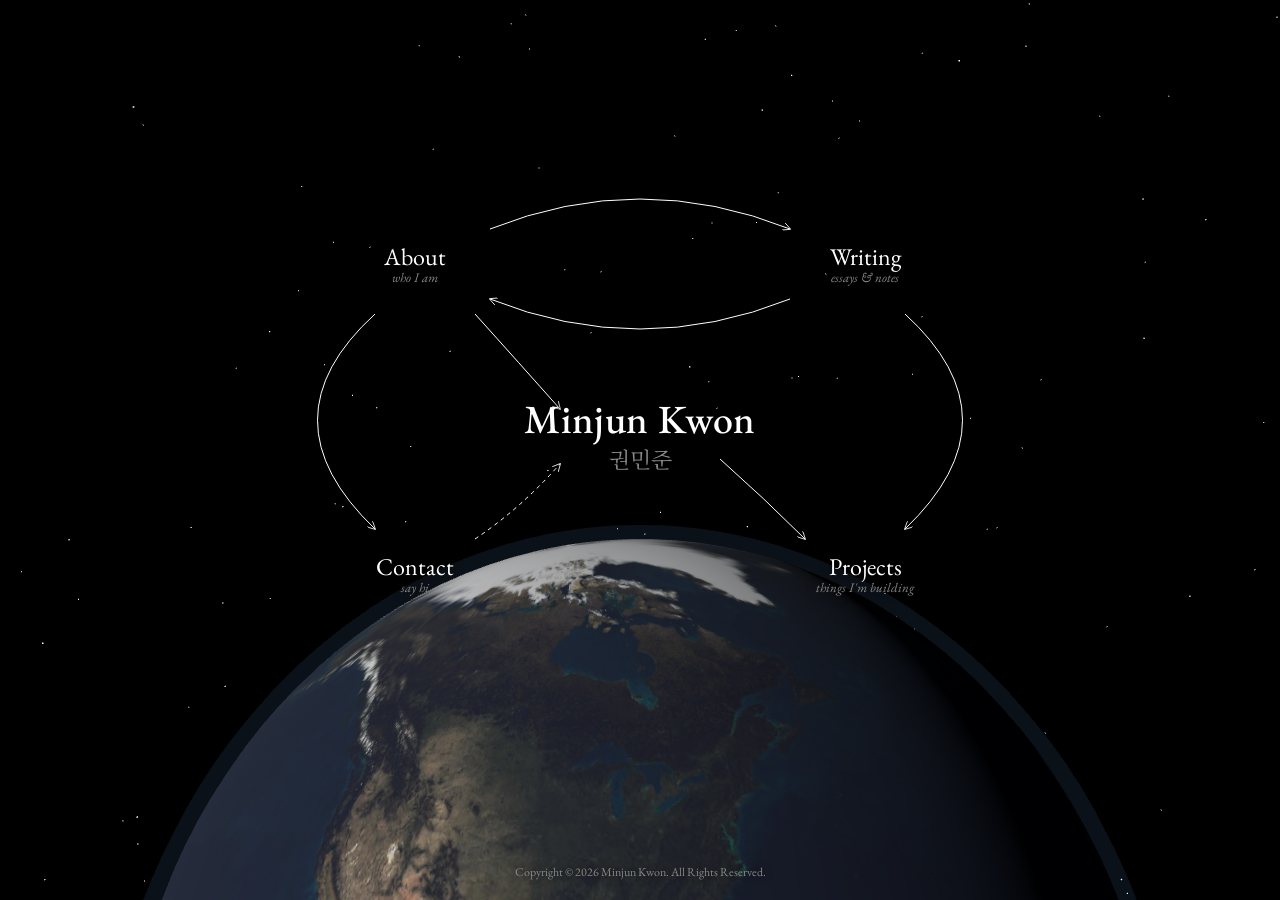
==== index.html @ c325cc9b "Add files via upload" ====
<!DOCTYPE html>
<html lang="en">
<head>
<meta charset="UTF-8">
<meta name="viewport" content="width=device-width, initial-scale=1.0">
<meta name="theme-color" content="#000000">
<title>Minjun Kwon | 권민준</title>
<link rel="preconnect" href="https://fonts.googleapis.com">
<link rel="preconnect" href="https://fonts.gstatic.com" crossorigin>
<link href="https://fonts.googleapis.com/css2?family=EB+Garamond:ital,wght@0,400;0,500;1,400&family=Noto+Serif+KR:wght@400;500&display=swap" rel="stylesheet">
<link rel="stylesheet" href="style.css">
</head>
<body class="home">

<!-- Rotating Earth renders here, behind everything. -->
<canvas id="earth-canvas" aria-hidden="true"></canvas>

<main class="hub" aria-label="Site navigation">
  <svg class="hub-svg" viewBox="0 0 900 640" xmlns="http://www.w3.org/2000/svg" aria-hidden="true">
    <defs>
      <marker id="a" viewBox="0 0 10 10" refX="9" refY="5" markerWidth="8" markerHeight="8" orient="auto-start-reverse">
        <path d="M0,0 L10,5 L0,10" fill="none" stroke="#fff" stroke-width="1"/>
      </marker>
    </defs>
    <g fill="none" stroke="#fff" stroke-width="1">
      <path d="M 300,115 Q 450,55 600,115" marker-end="url(#a)"/>
      <path d="M 600,185 Q 450,245 300,185" marker-end="url(#a)"/>
      <path d="M 285,200 Q 330,250 370,295" marker-end="url(#a)"/>
      <path d="M 530,345 Q 575,385 615,425" marker-end="url(#a)"/>
      <path d="M 285,425 Q 330,395 370,350" marker-end="url(#a)" stroke-dasharray="4 4"/>
      <path d="M 715,200 Q 830,305 715,415" marker-end="url(#a)"/>
      <path d="M 185,200 Q 70,305 185,415" marker-end="url(#a)"/>
    </g>
  </svg>

  <a class="node node-tl" href="about.html">
    <span class="node-label">About</span>
    <span class="node-sub">who I am</span>
  </a>
  <a class="node node-tr" href="writing.html">
    <span class="node-label">Writing</span>
    <span class="node-sub">essays &amp; notes</span>
  </a>
  <a class="node node-bl" href="contact.html">
    <span class="node-label">Contact</span>
    <span class="node-sub">say hi</span>
  </a>
  <a class="node node-br" href="projects.html">
    <span class="node-label">Projects</span>
    <span class="node-sub">things I'm building</span>
  </a>

  <div class="name" aria-label="Minjun Kwon, 권민준">
    <div class="name-en">Minjun Kwon</div>
    <div class="name-ko">권민준</div>
  </div>
</main>

<footer class="copyright">Copyright © 2026 Minjun Kwon. All Rights Reserved.</footer>

<script type="importmap">
{
  "imports": {
    "three": "./assets/three.module.min.js"
  }
}
</script>
<script type="module">
import * as THREE from 'three';

const canvas = document.getElementById('earth-canvas');
const reduceMotion = window.matchMedia('(prefers-reduced-motion: reduce)').matches;

const scene = new THREE.Scene();
const camera = new THREE.PerspectiveCamera(45, window.innerWidth / window.innerHeight, 0.1, 100);
camera.position.set(0, 0, 6);

const renderer = new THREE.WebGLRenderer({ canvas, antialias: true, alpha: true });
renderer.setPixelRatio(Math.min(window.devicePixelRatio, 2));
renderer.setSize(window.innerWidth, window.innerHeight);

const textureLoader = new THREE.TextureLoader();
const earthTexture = textureLoader.load('assets/earth.jpg');
earthTexture.colorSpace = THREE.SRGBColorSpace;

const earthGeometry = new THREE.SphereGeometry(2.6, 64, 64);
const earthMaterial = new THREE.MeshStandardMaterial({ map: earthTexture, roughness: 1, metalness: 0 });
const earth = new THREE.Mesh(earthGeometry, earthMaterial);
earth.position.set(0, -3.1, 0);
earth.rotation.z = 0.15;
scene.add(earth);

const glowGeometry = new THREE.SphereGeometry(2.68, 64, 64);
const glowMaterial = new THREE.MeshBasicMaterial({ color: 0x5b8fc9, transparent: true, opacity: 0.12, side: THREE.BackSide });
const glow = new THREE.Mesh(glowGeometry, glowMaterial);
glow.position.copy(earth.position);
scene.add(glow);

const sun = new THREE.DirectionalLight(0xffffff, 2.2);
sun.position.set(-4, 1.5, 3);
scene.add(sun);
scene.add(new THREE.AmbientLight(0x223344, 0.6));

const starGeometry = new THREE.BufferGeometry();
const starCount = 1400;
const starPositions = new Float32Array(starCount * 3);
for (let i = 0; i < starCount; i++) {
  const r = 40 + Math.random() * 30;
  const theta = Math.random() * Math.PI * 2;
  const phi = Math.acos(2 * Math.random() - 1);
  starPositions[i*3]   = r * Math.sin(phi) * Math.cos(theta);
  starPositions[i*3+1] = r * Math.sin(phi) * Math.sin(theta);
  starPositions[i*3+2] = r * Math.cos(phi);
}
starGeometry.setAttribute('position', new THREE.BufferAttribute(starPositions, 3));
const starMaterial = new THREE.PointsMaterial({ color: 0xffffff, size: 0.13, sizeAttenuation: true });
const stars = new THREE.Points(starGeometry, starMaterial);
scene.add(stars);

function onResize() {
  camera.aspect = window.innerWidth / window.innerHeight;
  camera.updateProjectionMatrix();
  renderer.setSize(window.innerWidth, window.innerHeight);
}
window.addEventListener('resize', onResize);

function animate() {
  requestAnimationFrame(animate);
  if (!reduceMotion) {
    earth.rotation.y += 0.0006;
    stars.rotation.y += 0.00008;
  }
  renderer.render(scene, camera);
}
animate();
</script>
</body>
</html>
---- style.css ----
:root {
  --bg: #000;
  --fg: #fff;
  --muted: #888;
  --font-display: "EB Garamond", "Noto Serif KR", Georgia, serif;
  --font-ko: "Noto Serif KR", "EB Garamond", serif;
}

* { box-sizing: border-box; margin: 0; padding: 0; }

html, body {
  background: var(--bg);
  color: var(--fg);
  font-family: var(--font-display);
  min-height: 100vh;
  -webkit-font-smoothing: antialiased;
}

body.home {
  background: #000;
}

#earth-canvas {
  position: fixed;
  inset: 0;
  width: 100vw;
  height: 100vh;
  z-index: 0;
  display: block;
}

/* Everything in the hub sits above the canvas. */
body.home .hub {
  position: relative;
  z-index: 1;
}
body.home .copyright {
  z-index: 1;
}

a { color: inherit; text-decoration: none; }
a:focus-visible { outline: 1px dashed var(--fg); outline-offset: 4px; }

/* ───── Home: arrow hub ───── */

body.home {
  display: flex;
  flex-direction: column;
  justify-content: center;
  align-items: center;
  min-height: 100vh;
  padding: 2rem 1rem 4rem;
}

.hub {
  position: relative;
  width: min(900px, 100%);
  aspect-ratio: 900 / 640;
}

.hub-svg {
  position: absolute;
  inset: 0;
  width: 100%;
  height: 100%;
}

.node {
  position: absolute;
  transform: translate(-50%, -50%);
  text-align: center;
  white-space: nowrap;
  display: flex;
  flex-direction: column;
  align-items: center;
  gap: 2px;
  text-shadow: 0 0 12px rgba(0,0,0,0.8);
}

.node-label {
  font-size: clamp(18px, 2.4vw, 24px);
  line-height: 1;
}

.node-sub {
  font-size: clamp(11px, 1.2vw, 13px);
  color: var(--muted);
  font-style: italic;
  line-height: 1;
}

/* Coordinates mirror the SVG anchor points (out of 900 × 640). */
.node-tl { left: 25%;  top: 23.4%; }   /* 225,150 */
.node-tr { left: 75%;  top: 23.4%; }   /* 675,150 */
.node-bl { left: 25%;  top: 71.9%; }   /* 225,460 */
.node-br { left: 75%;  top: 71.9%; }   /* 675,460 */

/* Shake on hover — short, tilt-only, looping while hovered.
   Wrapped in @media (hover: hover) so mobile taps don't trigger it. */
@media (hover: hover) {
  .node:hover {
    animation: tilt-shake 0.18s linear infinite;
  }
}

@keyframes tilt-shake {
  0%   { transform: translate(-50%, -50%) rotate(0deg); }
  25%  { transform: translate(-50%, -50%) rotate(2deg); }
  50%  { transform: translate(-50%, -50%) rotate(0deg); }
  75%  { transform: translate(-50%, -50%) rotate(-2deg); }
  100% { transform: translate(-50%, -50%) rotate(0deg); }
}

@media (prefers-reduced-motion: reduce) {
  .node:hover { animation: none; }
}

.name {
  position: absolute;
  left: 50%;
  top: 50%;
  transform: translate(-50%, -50%);
  text-align: center;
  line-height: 1.15;
  text-shadow: 0 0 16px rgba(0,0,0,0.85);
}

.name-en {
  font-size: clamp(28px, 4.8vw, 40px);
  font-weight: 500;
  letter-spacing: 0.01em;
}

.name-ko {
  font-family: var(--font-ko);
  font-size: clamp(18px, 2.6vw, 22px);
  font-weight: 400;
  color: var(--muted);
  margin-top: 4px;
}

.copyright {
  position: fixed;
  bottom: 1.25rem;
  left: 0;
  right: 0;
  text-align: center;
  font-size: 12px;
  color: var(--muted);
  text-shadow: 0 0 10px rgba(0,0,0,0.8);
}

/* ───── Subpages ───── */

body.page {
  max-width: 680px;
  margin: 0 auto;
  padding: 3.5rem 1.5rem 6rem;
  line-height: 1.7;
  background-image:
    linear-gradient(rgba(0,0,0,0.55), rgba(0,0,0,0.7)),
    url("assets/space.jpg");
  background-size: cover;
  background-position: center top;
  background-attachment: fixed;
  background-repeat: no-repeat;
  min-height: 100vh;
}

/* Header: name points down to the page name (Asher-style). */
.page-header {
  text-align: center;
  margin-bottom: 3.5rem;
}

.page-header .home-link {
  font-size: clamp(22px, 3.4vw, 30px);
  font-weight: 500;
  text-shadow: 0 0 16px rgba(0,0,0,0.9);
}

.page-header .home-link .ko {
  font-family: var(--font-ko);
  font-size: 0.6em;
  color: var(--muted);
  margin-left: 0.4em;
}

.page-header .down-arrow {
  display: block;
  margin: 1.4rem auto;
  width: 1px;
  height: 70px;
  position: relative;
  background: rgba(255,255,255,0.7);
}
.page-header .down-arrow::after {
  content: "";
  position: absolute;
  bottom: 0;
  left: 50%;
  transform: translateX(-50%);
  width: 9px;
  height: 9px;
  border-right: 1px solid rgba(255,255,255,0.7);
  border-bottom: 1px solid rgba(255,255,255,0.7);
  transform: translateX(-50%) rotate(45deg);
}

.page-header .page-title {
  font-size: clamp(26px, 4vw, 34px);
  font-weight: 500;
  text-shadow: 0 0 16px rgba(0,0,0,0.9);
}

.back {
  display: inline-block;
  font-size: 14px;
  color: var(--muted);
  margin-bottom: 3rem;
  letter-spacing: 0.02em;
}
.back:hover { color: var(--fg); }

.page h1 {
  font-size: clamp(28px, 4vw, 36px);
  font-weight: 500;
  margin-bottom: 2rem;
}

.section {
  margin-bottom: 2.5rem;
}
.section h2 {
  font-size: 22px;
  font-weight: 400;
  padding-bottom: 0.6rem;
  border-bottom: 1px solid rgba(255,255,255,0.25);
  margin-bottom: 1.2rem;
}

.page p {
  font-size: 17px;
  margin-bottom: 1.25rem;
  color: #e8e8e8;
  text-shadow: 0 0 10px rgba(0,0,0,0.7);
}

.page p.muted {
  color: var(--muted);
  font-style: italic;
}

.page a.inline-link {
  color: #fff;
  border-bottom: 1px solid rgba(255,255,255,0.4);
}
.page a.inline-link:hover { border-bottom-color: #fff; }

/* Mobile: shrink the hub gracefully but keep the geometry */
@media (max-width: 520px) {
  .node-label { font-size: 15px; }
  .node-sub { font-size: 10px; }
  .name-en { font-size: 24px; }
  .name-ko { font-size: 15px; }
  .copyright { font-size: 11px; }
}
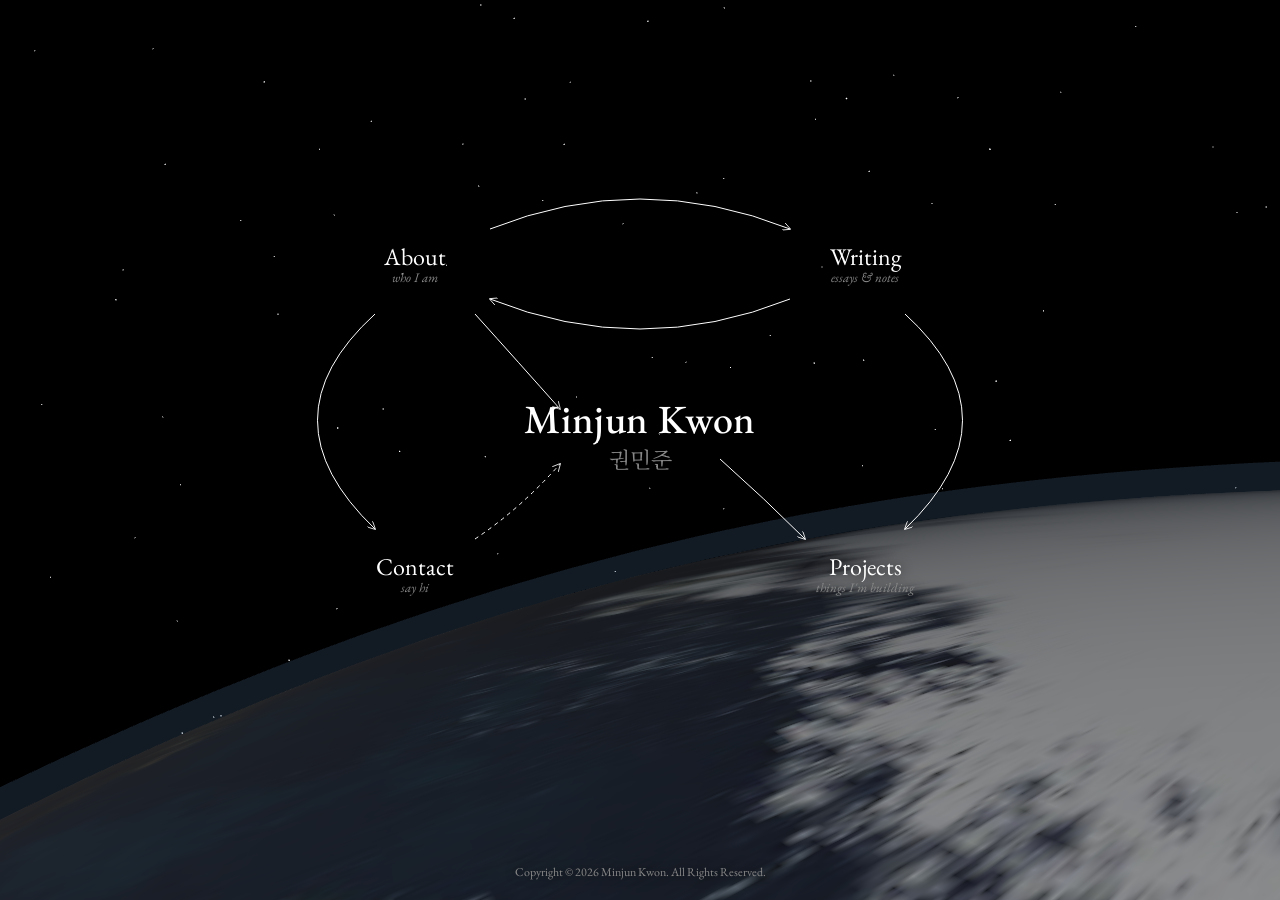
==== commit cc69d747: "Add files via upload" ====
--- a/index.html
+++ b/index.html
@@ -74,6 +74,7 @@
 const scene = new THREE.Scene();
 const camera = new THREE.PerspectiveCamera(45, window.innerWidth / window.innerHeight, 0.1, 100);
 camera.position.set(0, 0, 6);
+camera.rotation.z = -0.14; // slight roll → limb runs diagonally (STS-26 feel)
 
 const renderer = new THREE.WebGLRenderer({ canvas, antialias: true, alpha: true });
 renderer.setPixelRatio(Math.min(window.devicePixelRatio, 2));
@@ -83,23 +84,33 @@
 const earthTexture = textureLoader.load('assets/earth.jpg');
 earthTexture.colorSpace = THREE.SRGBColorSpace;
 
-const earthGeometry = new THREE.SphereGeometry(2.6, 64, 64);
+// STS-26 look = camera pressed close to a BIG sphere, so the limb reads as a
+// shallow, near-straight diagonal rather than a full dome. We use a large
+// radius and place the camera just outside the surface, looking along it.
+const EARTH_R = 20;
+const earthGeometry = new THREE.SphereGeometry(EARTH_R, 160, 160);
 const earthMaterial = new THREE.MeshStandardMaterial({ map: earthTexture, roughness: 1, metalness: 0 });
 const earth = new THREE.Mesh(earthGeometry, earthMaterial);
-earth.position.set(0, -3.1, 0);
-earth.rotation.z = 0.15;
+// Center far below-screen; only the upper sliver of the limb enters the frame
+// along the bottom. Camera (at origin, z=6) sits ~6 units above this surface.
+earth.position.set(2, -(EARTH_R + 0.7), 0);
+earth.rotation.z = 0.12;
+earth.rotation.y = 2.4;
 scene.add(earth);
 
-const glowGeometry = new THREE.SphereGeometry(2.68, 64, 64);
-const glowMaterial = new THREE.MeshBasicMaterial({ color: 0x5b8fc9, transparent: true, opacity: 0.12, side: THREE.BackSide });
+// Thin atmospheric rim, slightly larger back-side shell.
+const glowGeometry = new THREE.SphereGeometry(EARTH_R + 0.18, 160, 160);
+const glowMaterial = new THREE.MeshBasicMaterial({ color: 0x6ea0d8, transparent: true, opacity: 0.16, side: THREE.BackSide });
 const glow = new THREE.Mesh(glowGeometry, glowMaterial);
 glow.position.copy(earth.position);
 scene.add(glow);
 
-const sun = new THREE.DirectionalLight(0xffffff, 2.2);
-sun.position.set(-4, 1.5, 3);
+// Sun to the left-and-front so the visible lower-left limb is daylit Earth
+// (oceans, cloud, continents), with the terminator falling away to the right.
+const sun = new THREE.DirectionalLight(0xffffff, 2.8);
+sun.position.set(-2, 0.5, 6);
 scene.add(sun);
-scene.add(new THREE.AmbientLight(0x223344, 0.6));
+scene.add(new THREE.AmbientLight(0x2a3a4a, 0.85));
 
 const starGeometry = new THREE.BufferGeometry();
 const starCount = 1400;
--- a/style.css
+++ b/style.css
@@ -157,14 +157,23 @@
   margin: 0 auto;
   padding: 3.5rem 1.5rem 6rem;
   line-height: 1.7;
+  min-height: 100vh;
+  position: relative;
+  z-index: 0;
+}
+
+/* Full-viewport background photo, fixed behind the text column. */
+body.page::before {
+  content: "";
+  position: fixed;
+  inset: 0;
+  z-index: -1;
   background-image:
     linear-gradient(rgba(0,0,0,0.55), rgba(0,0,0,0.7)),
     url("assets/space.jpg");
   background-size: cover;
-  background-position: center top;
-  background-attachment: fixed;
+  background-position: center center;
   background-repeat: no-repeat;
-  min-height: 100vh;
 }
 
 /* Header: name points down to the page name (Asher-style). */
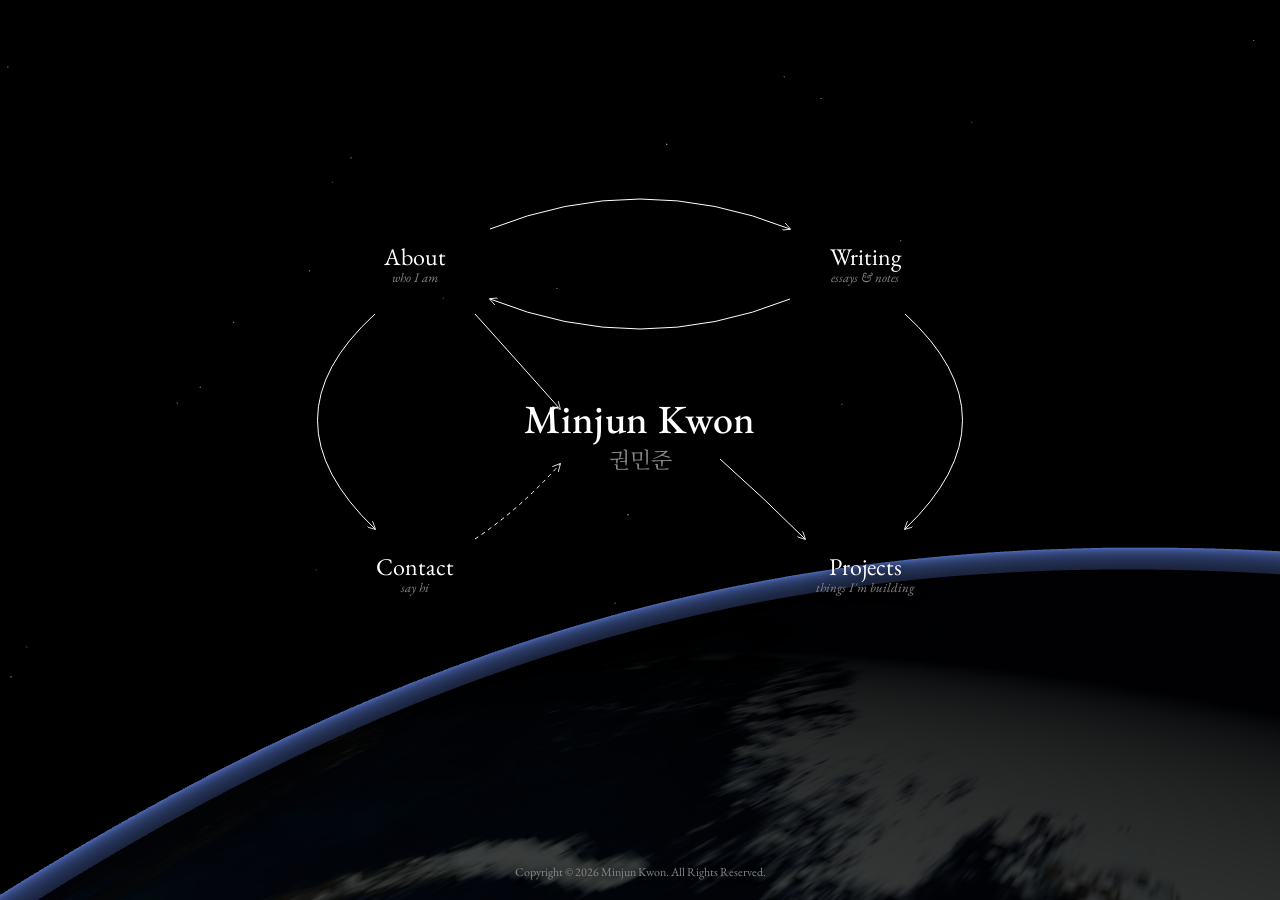
==== commit 93e93820: "Add files via upload" ====
--- a/index.html
+++ b/index.html
@@ -72,8 +72,8 @@
 const reduceMotion = window.matchMedia('(prefers-reduced-motion: reduce)').matches;
 
 const scene = new THREE.Scene();
-const camera = new THREE.PerspectiveCamera(45, window.innerWidth / window.innerHeight, 0.1, 100);
-camera.position.set(0, 0, 6);
+const camera = new THREE.PerspectiveCamera(45, window.innerWidth / window.innerHeight, 0.1, 200);
+camera.position.set(0, 0, 9);
 camera.rotation.z = -0.14; // slight roll → limb runs diagonally (STS-26 feel)
 
 const renderer = new THREE.WebGLRenderer({ canvas, antialias: true, alpha: true });
@@ -83,48 +83,98 @@
 const textureLoader = new THREE.TextureLoader();
 const earthTexture = textureLoader.load('assets/earth.jpg');
 earthTexture.colorSpace = THREE.SRGBColorSpace;
+earthTexture.anisotropy = renderer.capabilities.getMaxAnisotropy();
+const bumpTexture = textureLoader.load('assets/earth_bump.jpg');
+const specTexture = textureLoader.load('assets/earth_spec.jpg');
+specTexture.anisotropy = renderer.capabilities.getMaxAnisotropy();
 
-// STS-26 look = camera pressed close to a BIG sphere, so the limb reads as a
-// shallow, near-straight diagonal rather than a full dome. We use a large
-// radius and place the camera just outside the surface, looking along it.
+// STS-26 look = camera close to a BIG sphere so the limb reads as a shallow,
+// near-straight diagonal. The MOOD comes from terminator lighting: most of the
+// visible disk in shadow, a bright crescent only along the edge.
 const EARTH_R = 20;
-const earthGeometry = new THREE.SphereGeometry(EARTH_R, 160, 160);
-const earthMaterial = new THREE.MeshStandardMaterial({ map: earthTexture, roughness: 1, metalness: 0 });
+const earthGeometry = new THREE.SphereGeometry(EARTH_R, 200, 200);
+const earthMaterial = new THREE.MeshStandardMaterial({
+  map: earthTexture,
+  bumpMap: bumpTexture,
+  bumpScale: 0.6,
+  roughnessMap: specTexture,
+  roughness: 0.92,
+  metalness: 0,
+  color: 0x8896a0   // slight desaturate/darken of the bright Blue Marble
+});
 const earth = new THREE.Mesh(earthGeometry, earthMaterial);
-// Center far below-screen; only the upper sliver of the limb enters the frame
-// along the bottom. Camera (at origin, z=6) sits ~6 units above this surface.
-earth.position.set(2, -(EARTH_R + 0.7), 0);
+earth.position.set(2, -(EARTH_R + 1.6), 0);
 earth.rotation.z = 0.12;
 earth.rotation.y = 2.4;
 scene.add(earth);
 
-// Thin atmospheric rim, slightly larger back-side shell.
-const glowGeometry = new THREE.SphereGeometry(EARTH_R + 0.18, 160, 160);
-const glowMaterial = new THREE.MeshBasicMaterial({ color: 0x6ea0d8, transparent: true, opacity: 0.16, side: THREE.BackSide });
-const glow = new THREE.Mesh(glowGeometry, glowMaterial);
-glow.position.copy(earth.position);
-scene.add(glow);
+// ── Atmosphere: a Fresnel rim glow on a slightly larger back-side sphere.
+// This thin bright band hugging the limb is the STS-26 signature, and being
+// shader-driven it stays razor-sharp at any zoom (unlike the texture).
+const atmGeometry = new THREE.SphereGeometry(EARTH_R + 0.22, 200, 200);
+const atmMaterial = new THREE.ShaderMaterial({
+  side: THREE.BackSide,
+  transparent: true,
+  blending: THREE.AdditiveBlending,
+  uniforms: { glowColor: { value: new THREE.Color(0xaec8ff) } },
+  vertexShader: `
+    varying vec3 vNormal;
+    varying vec3 vView;
+    void main() {
+      vNormal = normalize(normalMatrix * normal);
+      vec4 mv = modelViewMatrix * vec4(position, 1.0);
+      vView = normalize(-mv.xyz);
+      gl_Position = projectionMatrix * mv;
+    }`,
+  fragmentShader: `
+    uniform vec3 glowColor;
+    varying vec3 vNormal;
+    varying vec3 vView;
+    void main() {
+      // Tight rim: high exponent → glow concentrated in a thin line at the limb.
+      float d = 1.0 - abs(dot(vNormal, vView));
+      float rim = pow(d, 8.0);
+      gl_FragColor = vec4(glowColor, rim * 0.85);
+    }`
+});
+const atmosphere = new THREE.Mesh(atmGeometry, atmMaterial);
+atmosphere.position.copy(earth.position);
+scene.add(atmosphere);
 
-// Sun to the left-and-front so the visible lower-left limb is daylit Earth
-// (oceans, cloud, continents), with the terminator falling away to the right.
-const sun = new THREE.DirectionalLight(0xffffff, 2.8);
-sun.position.set(-2, 0.5, 6);
+// ── Lighting: low grazing sun → terminator across the visible limb, with a
+// bright crescent hugging the edge (the STS-26 glowing band).
+const sun = new THREE.DirectionalLight(0xfff1e0, 3.6);
+sun.position.set(-5, -0.5, 5);   // grazing, slightly toward camera
 scene.add(sun);
-scene.add(new THREE.AmbientLight(0x2a3a4a, 0.85));
+scene.add(new THREE.AmbientLight(0x0e1a26, 0.45));  // deep shadow fill
 
+// ── Stars: sparse and subtle. Far fewer, smaller, dimmer, with per-star
+// brightness variation so they read as a faint scatter, not a uniform grid.
 const starGeometry = new THREE.BufferGeometry();
-const starCount = 1400;
+const starCount = 380;
 const starPositions = new Float32Array(starCount * 3);
+const starColors = new Float32Array(starCount * 3);
 for (let i = 0; i < starCount; i++) {
-  const r = 40 + Math.random() * 30;
+  const r = 60 + Math.random() * 40;
   const theta = Math.random() * Math.PI * 2;
   const phi = Math.acos(2 * Math.random() - 1);
   starPositions[i*3]   = r * Math.sin(phi) * Math.cos(theta);
   starPositions[i*3+1] = r * Math.sin(phi) * Math.sin(theta);
   starPositions[i*3+2] = r * Math.cos(phi);
+  // Most stars dim, a few slightly brighter — gentle falloff.
+  const b = 0.18 + Math.pow(Math.random(), 3) * 0.6;
+  starColors[i*3] = b; starColors[i*3+1] = b; starColors[i*3+2] = b;
 }
 starGeometry.setAttribute('position', new THREE.BufferAttribute(starPositions, 3));
-const starMaterial = new THREE.PointsMaterial({ color: 0xffffff, size: 0.13, sizeAttenuation: true });
+starGeometry.setAttribute('color', new THREE.BufferAttribute(starColors, 3));
+const starMaterial = new THREE.PointsMaterial({
+  size: 0.18,
+  sizeAttenuation: true,
+  vertexColors: true,
+  transparent: true,
+  opacity: 0.85,
+  depthWrite: false
+});
 const stars = new THREE.Points(starGeometry, starMaterial);
 scene.add(stars);
 
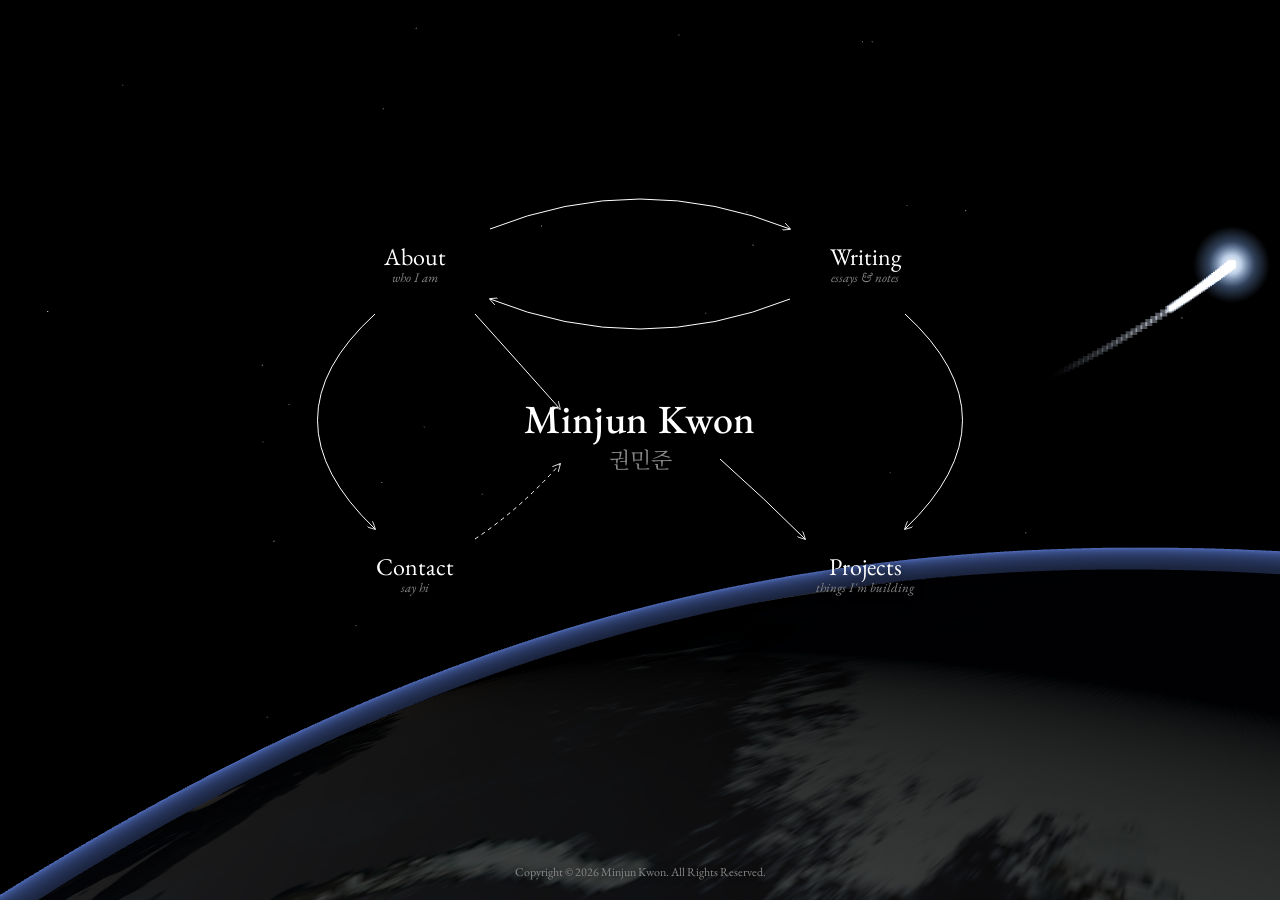
==== commit e2ade126: "Update index.html" ====
--- a/index.html
+++ b/index.html
@@ -178,6 +178,99 @@
 const stars = new THREE.Points(starGeometry, starMaterial);
 scene.add(stars);
 
+// ── Satellite: a glowing point on a tilted orbit, with a fading trail tracing
+// its recent path. The orbit is centred lower (toward the planet) and sized so
+// the visible top of the arc sweeps through the open black space behind the
+// diagram, while the bottom dips behind the Earth limb each pass.
+const orbitCenter = new THREE.Vector3(-0.4, 0.6, -1);  // projects near screen upper-middle
+const ORBIT_RX = 5.4;    // horizontal radius (screen width of the arc)
+const ORBIT_RY = 4.0;    // vertical radius
+const ORBIT_RZ = 9.0;    // depth radius → carries it behind the globe on the far side
+
+// Orbit plane tilted so it reads as an inclined ellipse, not a flat ring.
+const cosT = Math.cos(0.38), sinT = Math.sin(0.38);
+
+function orbitPoint(angle, out) {
+  // Base ellipse in X (screen) and Z (depth), lifted in Y by the tilt.
+  const x = Math.cos(angle) * ORBIT_RX;
+  const z = Math.sin(angle) * ORBIT_RZ;
+  const y = Math.sin(angle) * ORBIT_RY * sinT;
+  out.set(
+    orbitCenter.x + x,
+    orbitCenter.y + y,
+    orbitCenter.z + z * cosT
+  );
+  return out;
+}
+
+// Glowing satellite sprite (soft radial dot drawn to a canvas texture).
+function makeGlowTexture() {
+  const s = 64;
+  const c = document.createElement('canvas');
+  c.width = c.height = s;
+  const ctx = c.getContext('2d');
+  const g = ctx.createRadialGradient(s/2, s/2, 0, s/2, s/2, s/2);
+  g.addColorStop(0,   'rgba(255,255,255,1)');
+  g.addColorStop(0.25,'rgba(210,230,255,0.9)');
+  g.addColorStop(0.6, 'rgba(140,185,255,0.35)');
+  g.addColorStop(1,   'rgba(140,185,255,0)');
+  ctx.fillStyle = g;
+  ctx.fillRect(0, 0, s, s);
+  const tex = new THREE.CanvasTexture(c);
+  tex.colorSpace = THREE.SRGBColorSpace;
+  return tex;
+}
+const glowTex = makeGlowTexture();
+
+const satMaterial = new THREE.SpriteMaterial({
+  map: glowTex,
+  transparent: true,
+  blending: THREE.AdditiveBlending,
+  depthWrite: false,
+  depthTest: true
+});
+const satellite = new THREE.Sprite(satMaterial);
+satellite.scale.set(0.62, 0.62, 0.62);
+scene.add(satellite);
+
+// Trail: a fixed-length strip of points behind the satellite, fading out.
+const TRAIL_LEN = 60;
+const trailGeometry = new THREE.BufferGeometry();
+const trailPositions = new Float32Array(TRAIL_LEN * 3);
+const trailColors = new Float32Array(TRAIL_LEN * 3);
+trailGeometry.setAttribute('position', new THREE.BufferAttribute(trailPositions, 3));
+trailGeometry.setAttribute('color', new THREE.BufferAttribute(trailColors, 3));
+const trailMaterial = new THREE.PointsMaterial({
+  size: 0.16,
+  sizeAttenuation: true,
+  vertexColors: true,
+  transparent: true,
+  opacity: 0.9,
+  blending: THREE.AdditiveBlending,
+  depthWrite: false
+});
+const trail = new THREE.Points(trailGeometry, trailMaterial);
+scene.add(trail);
+
+// Pre-fill the trail along the orbit behind the start angle so it looks
+// established on first paint.
+let satAngle = 0;
+const ORBIT_SPEED = 0.0042;               // radians/frame (~25s per orbit @60fps)
+const TRAIL_STEP = 0.012;                 // angular spacing between trail points
+const _p = new THREE.Vector3();
+function initTrail() {
+  for (let i = 0; i < TRAIL_LEN; i++) {
+    orbitPoint(satAngle - i * TRAIL_STEP, _p);
+    trailPositions[i*3] = _p.x; trailPositions[i*3+1] = _p.y; trailPositions[i*3+2] = _p.z;
+    const t = 1 - i / TRAIL_LEN;           // brightness fades toward tail
+    const b = t * t;
+    trailColors[i*3] = b * 0.78; trailColors[i*3+1] = b * 0.86; trailColors[i*3+2] = b;
+  }
+  trailGeometry.attributes.position.needsUpdate = true;
+  trailGeometry.attributes.color.needsUpdate = true;
+}
+initTrail();
+
 function onResize() {
   camera.aspect = window.innerWidth / window.innerHeight;
   camera.updateProjectionMatrix();
@@ -190,6 +283,20 @@
   if (!reduceMotion) {
     earth.rotation.y += 0.0006;
     stars.rotation.y += 0.00008;
+
+    // Advance satellite along its orbit.
+    satAngle += ORBIT_SPEED;
+    orbitPoint(satAngle, _p);
+    satellite.position.copy(_p);
+
+    // Shift trail points back by one and write the new head position.
+    for (let i = TRAIL_LEN - 1; i > 0; i--) {
+      trailPositions[i*3]   = trailPositions[(i-1)*3];
+      trailPositions[i*3+1] = trailPositions[(i-1)*3+1];
+      trailPositions[i*3+2] = trailPositions[(i-1)*3+2];
+    }
+    trailPositions[0] = _p.x; trailPositions[1] = _p.y; trailPositions[2] = _p.z;
+    trailGeometry.attributes.position.needsUpdate = true;
   }
   renderer.render(scene, camera);
 }
--- a/style.css
+++ b/style.css
@@ -80,6 +80,8 @@
 .node-label {
   font-size: clamp(18px, 2.4vw, 24px);
   line-height: 1;
+  transition: letter-spacing 0.8s cubic-bezier(.22,.61,.36,1),
+              text-shadow 0.6s ease;
 }
 
 .node-sub {
@@ -87,6 +89,7 @@
   color: var(--muted);
   font-style: italic;
   line-height: 1;
+  transition: color 0.6s ease, letter-spacing 0.8s cubic-bezier(.22,.61,.36,1);
 }
 
 /* Coordinates mirror the SVG anchor points (out of 900 × 640). */
@@ -95,24 +98,24 @@
 .node-bl { left: 25%;  top: 71.9%; }   /* 225,460 */
 .node-br { left: 75%;  top: 71.9%; }   /* 675,460 */
 
-/* Shake on hover — short, tilt-only, looping while hovered.
-   Wrapped in @media (hover: hover) so mobile taps don't trigger it. */
+/* Hover: signal bloom (luminous halo) + a gentle letter-spacing expansion,
+   like the label coming into focus. Guarded for hover-capable devices, and
+   disabled under reduced-motion. */
 @media (hover: hover) {
-  .node:hover {
-    animation: tilt-shake 0.18s linear infinite;
-  }
-}
-
-@keyframes tilt-shake {
-  0%   { transform: translate(-50%, -50%) rotate(0deg); }
-  25%  { transform: translate(-50%, -50%) rotate(2deg); }
-  50%  { transform: translate(-50%, -50%) rotate(0deg); }
-  75%  { transform: translate(-50%, -50%) rotate(-2deg); }
-  100% { transform: translate(-50%, -50%) rotate(0deg); }
+  .node:hover .node-label {
+    letter-spacing: 0.18em;
+    text-shadow: 0 0 18px rgba(150,190,255,0.85), 0 0 4px rgba(255,255,255,0.6);
+  }
+  .node:hover .node-sub {
+    letter-spacing: 0.06em;
+    color: rgba(174,200,255,0.7);
+  }
 }
 
 @media (prefers-reduced-motion: reduce) {
-  .node:hover { animation: none; }
+  .node-label, .node-sub { transition: none; }
+  .node:hover .node-label { letter-spacing: normal; }
+  .node:hover .node-sub { letter-spacing: normal; }
 }
 
 .name {
@@ -169,10 +172,10 @@
   inset: 0;
   z-index: -1;
   background-image:
-    linear-gradient(rgba(0,0,0,0.55), rgba(0,0,0,0.7)),
+    linear-gradient(rgba(0,0,0,0.35), rgba(0,0,0,0.5)),
     url("assets/space.jpg");
   background-size: cover;
-  background-position: center center;
+  background-position: center bottom;
   background-repeat: no-repeat;
 }
 
@@ -186,6 +189,22 @@
   font-size: clamp(22px, 3.4vw, 30px);
   font-weight: 500;
   text-shadow: 0 0 16px rgba(0,0,0,0.9);
+  transition: letter-spacing 0.8s cubic-bezier(.22,.61,.36,1),
+              text-shadow 0.6s ease;
+}
+
+@media (hover: hover) {
+  .page-header .home-link:hover {
+    letter-spacing: 0.12em;
+    text-shadow: 0 0 16px rgba(0,0,0,0.9),
+                 0 0 18px rgba(150,190,255,0.85),
+                 0 0 4px rgba(255,255,255,0.6);
+  }
+}
+
+@media (prefers-reduced-motion: reduce) {
+  .page-header .home-link { transition: none; }
+  .page-header .home-link:hover { letter-spacing: normal; }
 }
 
 .page-header .home-link .ko {
@@ -266,6 +285,76 @@
 }
 .page a.inline-link:hover { border-bottom-color: #fff; }
 
+/* ── Writing: platform links (Medium, Brunch) ── */
+.platform-links {
+  display: flex;
+  flex-direction: column;
+  gap: 1rem;
+  max-width: 420px;
+  margin: 0 auto;
+}
+
+.platform-link {
+  display: flex;
+  align-items: center;
+  gap: 16px;
+  padding: 1.1rem 1.4rem;
+  border: 0.5px solid rgba(255,255,255,0.18);
+  border-radius: 10px;
+  background: rgba(8,10,16,0.62);
+  backdrop-filter: blur(2px);
+  -webkit-backdrop-filter: blur(2px);
+  color: #fff;
+  transition: border-color 0.5s ease, background 0.5s ease,
+              letter-spacing 0.8s cubic-bezier(.22,.61,.36,1),
+              box-shadow 0.6s ease;
+}
+
+.platform-logo {
+  display: inline-flex;
+  align-items: center;
+  justify-content: center;
+  width: 26px;
+  flex-shrink: 0;
+  color: #fff;
+}
+
+/* Brunch's official quill mark (white, transparent). */
+.platform-logo-brunch img {
+  display: block;
+  height: 26px;
+  width: auto;
+  opacity: 0.92;
+}
+
+.platform-name {
+  font-size: 19px;
+  font-weight: 500;
+}
+
+.platform-handle {
+  margin-left: auto;
+  font-size: 13px;
+  font-style: italic;
+  color: rgba(255,255,255,0.5);
+  text-shadow: 0 0 8px rgba(0,0,0,0.9);
+  transition: color 0.5s ease;
+}
+
+@media (hover: hover) {
+  .platform-link:hover {
+    border-color: rgba(150,190,255,0.5);
+    background: rgba(150,190,255,0.04);
+    box-shadow: 0 0 24px rgba(150,190,255,0.12);
+  }
+  .platform-link:hover .platform-name {
+    text-shadow: 0 0 16px rgba(150,190,255,0.7);
+  }
+  .platform-link:hover .platform-handle {
+    color: rgba(174,200,255,0.7);
+  }
+}
+
 /* Mobile: shrink the hub gracefully but keep the geometry */
 @media (max-width: 520px) {
   .node-label { font-size: 15px; }
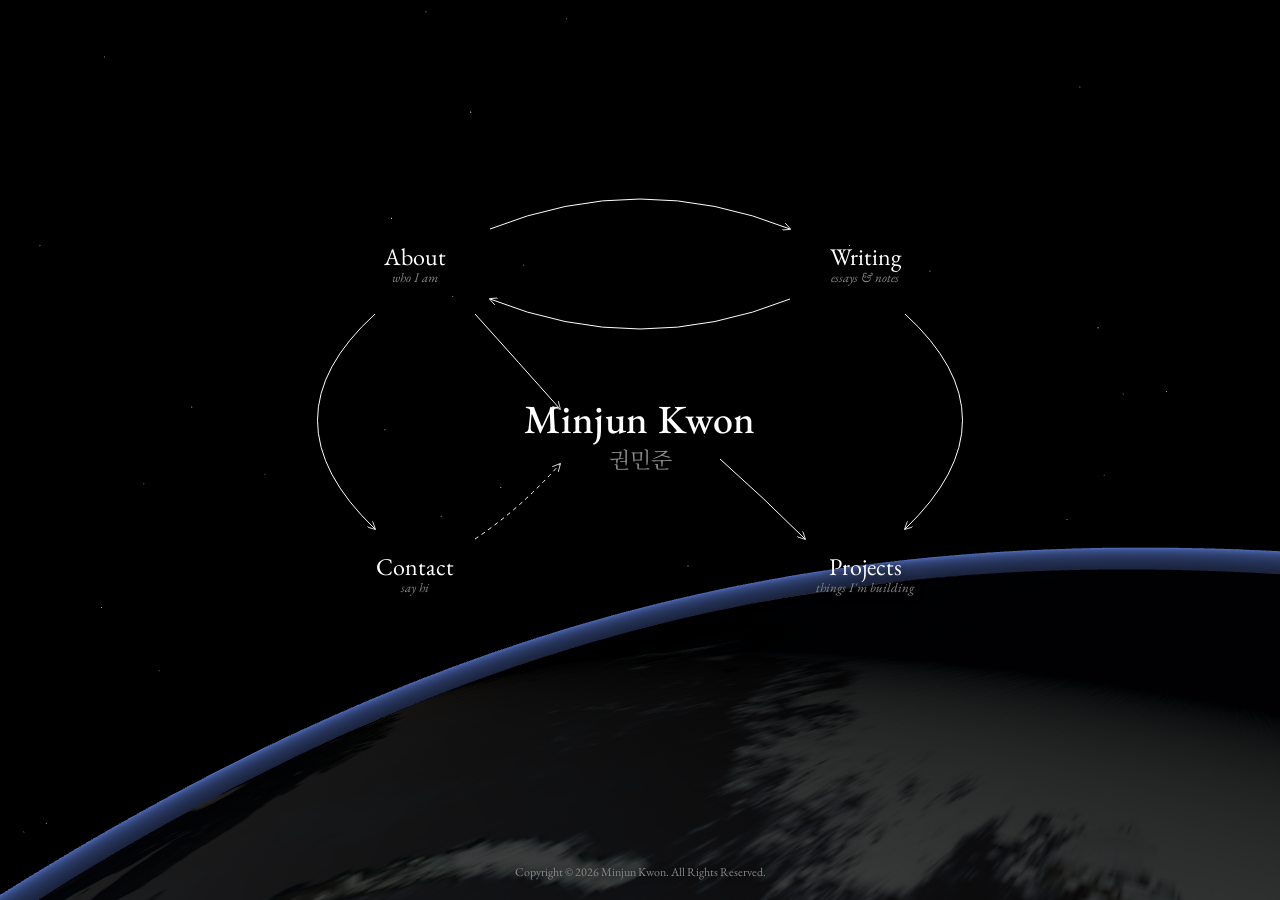
==== commit 09d67bec: "Update index.html" ====
--- a/index.html
+++ b/index.html
@@ -178,32 +178,36 @@
 const stars = new THREE.Points(starGeometry, starMaterial);
 scene.add(stars);
 
-// ── Satellite: a glowing point on a tilted orbit, with a fading trail tracing
-// its recent path. The orbit is centred lower (toward the planet) and sized so
-// the visible top of the arc sweeps through the open black space behind the
-// diagram, while the bottom dips behind the Earth limb each pass.
-const orbitCenter = new THREE.Vector3(-0.4, 0.6, -1);  // projects near screen upper-middle
-const ORBIT_RX = 5.4;    // horizontal radius (screen width of the arc)
-const ORBIT_RY = 4.0;    // vertical radius
-const ORBIT_RZ = 9.0;    // depth radius → carries it behind the globe on the far side
-
-// Orbit plane tilted so it reads as an inclined ellipse, not a flat ring.
-const cosT = Math.cos(0.38), sinT = Math.sin(0.38);
+// ── Satellite: a glowing point tracing a believable orbital pass. A true great
+// circle around this giant Earth is far too large for the framing, so we use a
+// compact view-space ellipse, oriented to parallel the limb (which runs
+// lower-left → upper-right) and positioned so both ends sink behind the Earth.
+const earthCenter = earth.position.clone();
+
+// Orbit centre sits just above the limb, toward screen-centre. Tuned via the
+// world→screen calibration so the visible arc crosses the viewport.
+const orbitCenter = new THREE.Vector3(-0.4, -1.4, -1);
+const ORBIT_RX = 6.6;     // long axis (along the limb diagonal)
+const ORBIT_RY = 2.2;     // short axis (how far it bows off the limb)
+const ORBIT_RZ = 7.0;     // depth swing → far half passes behind the globe
+const ORBIT_ROLL = -0.22; // rotate the ellipse to match the limb's diagonal
+
+const cosR = Math.cos(ORBIT_ROLL), sinR = Math.sin(ORBIT_ROLL);
 
 function orbitPoint(angle, out) {
-  // Base ellipse in X (screen) and Z (depth), lifted in Y by the tilt.
-  const x = Math.cos(angle) * ORBIT_RX;
-  const z = Math.sin(angle) * ORBIT_RZ;
-  const y = Math.sin(angle) * ORBIT_RY * sinT;
-  out.set(
-    orbitCenter.x + x,
-    orbitCenter.y + y,
-    orbitCenter.z + z * cosT
-  );
+  // Ellipse in the orbit's own plane.
+  let lx = Math.cos(angle) * ORBIT_RX;
+  let ly = Math.sin(angle) * ORBIT_RY;
+  const lz = Math.sin(angle) * ORBIT_RZ;
+  // Roll the ellipse in screen-space (x,y) to align with the diagonal limb.
+  const rx = lx * cosR - ly * sinR;
+  const ry = lx * sinR + ly * cosR;
+  out.set(orbitCenter.x + rx, orbitCenter.y + ry, orbitCenter.z + lz);
   return out;
 }
 
 // Glowing satellite sprite (soft radial dot drawn to a canvas texture).
+// Tightened so it reads as a small steady point, not a comet.
 function makeGlowTexture() {
   const s = 64;
   const c = document.createElement('canvas');
@@ -211,9 +215,9 @@
   const ctx = c.getContext('2d');
   const g = ctx.createRadialGradient(s/2, s/2, 0, s/2, s/2, s/2);
   g.addColorStop(0,   'rgba(255,255,255,1)');
-  g.addColorStop(0.25,'rgba(210,230,255,0.9)');
-  g.addColorStop(0.6, 'rgba(140,185,255,0.35)');
-  g.addColorStop(1,   'rgba(140,185,255,0)');
+  g.addColorStop(0.18,'rgba(225,238,255,0.85)');
+  g.addColorStop(0.45,'rgba(150,190,255,0.25)');
+  g.addColorStop(1,   'rgba(150,190,255,0)');
   ctx.fillStyle = g;
   ctx.fillRect(0, 0, s, s);
   const tex = new THREE.CanvasTexture(c);
@@ -230,41 +234,40 @@
   depthTest: true
 });
 const satellite = new THREE.Sprite(satMaterial);
-satellite.scale.set(0.62, 0.62, 0.62);
+satellite.scale.set(0.34, 0.34, 0.34);     // small point of light
 scene.add(satellite);
 
-// Trail: a fixed-length strip of points behind the satellite, fading out.
-const TRAIL_LEN = 60;
+// Trail: short and faint — just enough to suggest motion, not a comet tail.
+const TRAIL_LEN = 26;
 const trailGeometry = new THREE.BufferGeometry();
 const trailPositions = new Float32Array(TRAIL_LEN * 3);
 const trailColors = new Float32Array(TRAIL_LEN * 3);
 trailGeometry.setAttribute('position', new THREE.BufferAttribute(trailPositions, 3));
 trailGeometry.setAttribute('color', new THREE.BufferAttribute(trailColors, 3));
 const trailMaterial = new THREE.PointsMaterial({
-  size: 0.16,
+  size: 0.09,
   sizeAttenuation: true,
   vertexColors: true,
   transparent: true,
-  opacity: 0.9,
+  opacity: 0.6,
   blending: THREE.AdditiveBlending,
   depthWrite: false
 });
 const trail = new THREE.Points(trailGeometry, trailMaterial);
 scene.add(trail);
 
-// Pre-fill the trail along the orbit behind the start angle so it looks
-// established on first paint.
+// Pre-fill the trail along the orbit behind the start angle.
 let satAngle = 0;
-const ORBIT_SPEED = 0.0042;               // radians/frame (~25s per orbit @60fps)
-const TRAIL_STEP = 0.012;                 // angular spacing between trail points
+const ORBIT_SPEED = 0.0034;               // radians/frame (~30s per orbit @60fps)
+const TRAIL_STEP = 0.010;                 // angular spacing between trail points
 const _p = new THREE.Vector3();
 function initTrail() {
   for (let i = 0; i < TRAIL_LEN; i++) {
     orbitPoint(satAngle - i * TRAIL_STEP, _p);
     trailPositions[i*3] = _p.x; trailPositions[i*3+1] = _p.y; trailPositions[i*3+2] = _p.z;
     const t = 1 - i / TRAIL_LEN;           // brightness fades toward tail
-    const b = t * t;
-    trailColors[i*3] = b * 0.78; trailColors[i*3+1] = b * 0.86; trailColors[i*3+2] = b;
+    const b = t * t * 0.7;
+    trailColors[i*3] = b * 0.8; trailColors[i*3+1] = b * 0.88; trailColors[i*3+2] = b;
   }
   trailGeometry.attributes.position.needsUpdate = true;
   trailGeometry.attributes.color.needsUpdate = true;
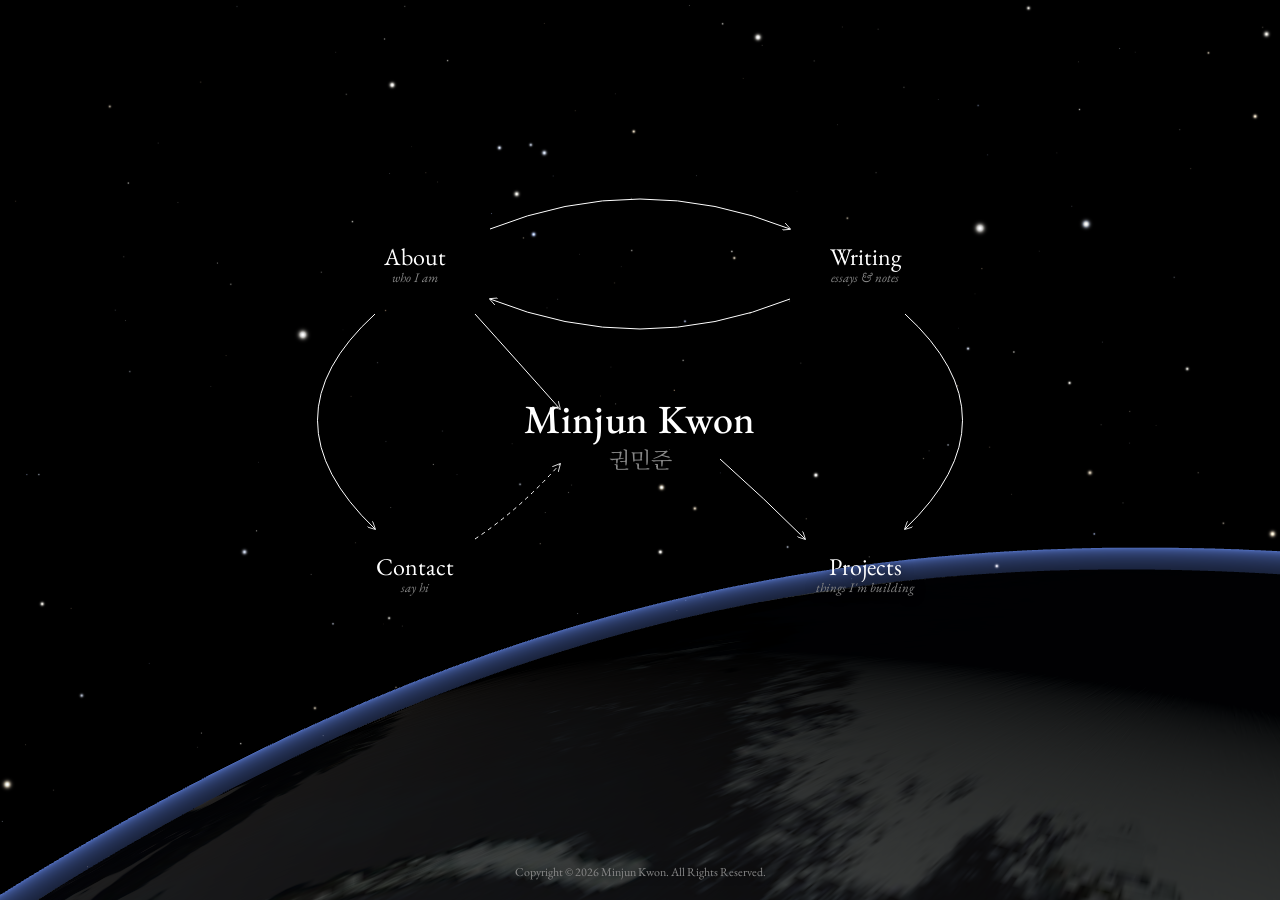
==== commit 619192a9: "Update index.html" ====
--- a/index.html
+++ b/index.html
@@ -151,29 +151,80 @@
 // ── Stars: sparse and subtle. Far fewer, smaller, dimmer, with per-star
 // brightness variation so they read as a faint scatter, not a uniform grid.
 const starGeometry = new THREE.BufferGeometry();
-const starCount = 380;
+const starCount = 3200;
 const starPositions = new Float32Array(starCount * 3);
 const starColors = new Float32Array(starCount * 3);
+const starSizes = new Float32Array(starCount);
+
+// Stellar colour temperatures: blue-white (hot) → white → amber (cool).
+// Sampled so most stars are white-ish with a minority tinted, like a real sky.
+function starColor(out, i) {
+  const t = Math.random();
+  let r, g, b;
+  if (t < 0.10)      { r = 0.74; g = 0.81; b = 1.00; }  // hot blue-white (rare)
+  else if (t < 0.30) { r = 0.88; g = 0.92; b = 1.00; }  // blue-white
+  else if (t < 0.72) { r = 1.00; g = 0.99; b = 0.96; }  // white (most common)
+  else if (t < 0.90) { r = 1.00; g = 0.94; b = 0.84; }  // yellow-white
+  else               { r = 1.00; g = 0.85; b = 0.70; }  // amber (cool)
+  out[i*3] = r; out[i*3+1] = g; out[i*3+2] = b;
+}
+
 for (let i = 0; i < starCount; i++) {
-  const r = 60 + Math.random() * 40;
+  // Position on a large sphere shell around the camera.
+  const r = 60 + Math.random() * 50;
   const theta = Math.random() * Math.PI * 2;
   const phi = Math.acos(2 * Math.random() - 1);
   starPositions[i*3]   = r * Math.sin(phi) * Math.cos(theta);
   starPositions[i*3+1] = r * Math.sin(phi) * Math.sin(theta);
   starPositions[i*3+2] = r * Math.cos(phi);
-  // Most stars dim, a few slightly brighter — gentle falloff.
-  const b = 0.18 + Math.pow(Math.random(), 3) * 0.6;
-  starColors[i*3] = b; starColors[i*3+1] = b; starColors[i*3+2] = b;
-}
+
+  // Brightness: steep power law → many faint, few bright (like real magnitudes).
+  const mag = Math.pow(Math.random(), 4);     // 0 (faint) .. 1 (bright), skewed faint
+  const brightness = 0.12 + mag * 0.88;
+
+  // Colour, scaled by brightness so faint stars are dim.
+  starColor(starColors, i);
+  starColors[i*3]   *= brightness;
+  starColors[i*3+1] *= brightness;
+  starColors[i*3+2] *= brightness;
+
+  // Size tied to brightness: bright stars render a touch larger.
+  starSizes[i] = 1.0 + mag * mag * 4.5;
+}
+
 starGeometry.setAttribute('position', new THREE.BufferAttribute(starPositions, 3));
 starGeometry.setAttribute('color', new THREE.BufferAttribute(starColors, 3));
-const starMaterial = new THREE.PointsMaterial({
-  size: 0.18,
-  sizeAttenuation: true,
-  vertexColors: true,
+starGeometry.setAttribute('aSize', new THREE.BufferAttribute(starSizes, 1));
+
+// Custom shader so each star can have its own size and a soft round falloff.
+const starMaterial = new THREE.ShaderMaterial({
   transparent: true,
-  opacity: 0.85,
-  depthWrite: false
+  depthWrite: false,
+  blending: THREE.AdditiveBlending,
+  uniforms: { uPixelRatio: { value: Math.min(window.devicePixelRatio, 2) } },
+  vertexShader: `
+    attribute float aSize;
+    varying vec3 vColor;
+    uniform float uPixelRatio;
+    void main() {
+      vColor = color;
+      vec4 mv = modelViewMatrix * vec4(position, 1.0);
+      gl_Position = projectionMatrix * mv;
+      // Size attenuates gently with distance.
+      gl_PointSize = aSize * uPixelRatio * (300.0 / -mv.z);
+    }`,
+  fragmentShader: `
+    varying vec3 vColor;
+    void main() {
+      // Soft round star with a bright core and fading halo.
+      vec2 d = gl_PointCoord - vec2(0.5);
+      float r = length(d);
+      if (r > 0.5) discard;
+      float core = smoothstep(0.5, 0.0, r);
+      float glow = pow(core, 2.2);
+      gl_FragColor = vec4(vColor * (0.35 + glow), glow);
+    }`,
+  vertexColors: true
 });
 const stars = new THREE.Points(starGeometry, starMaterial);
 scene.add(stars);
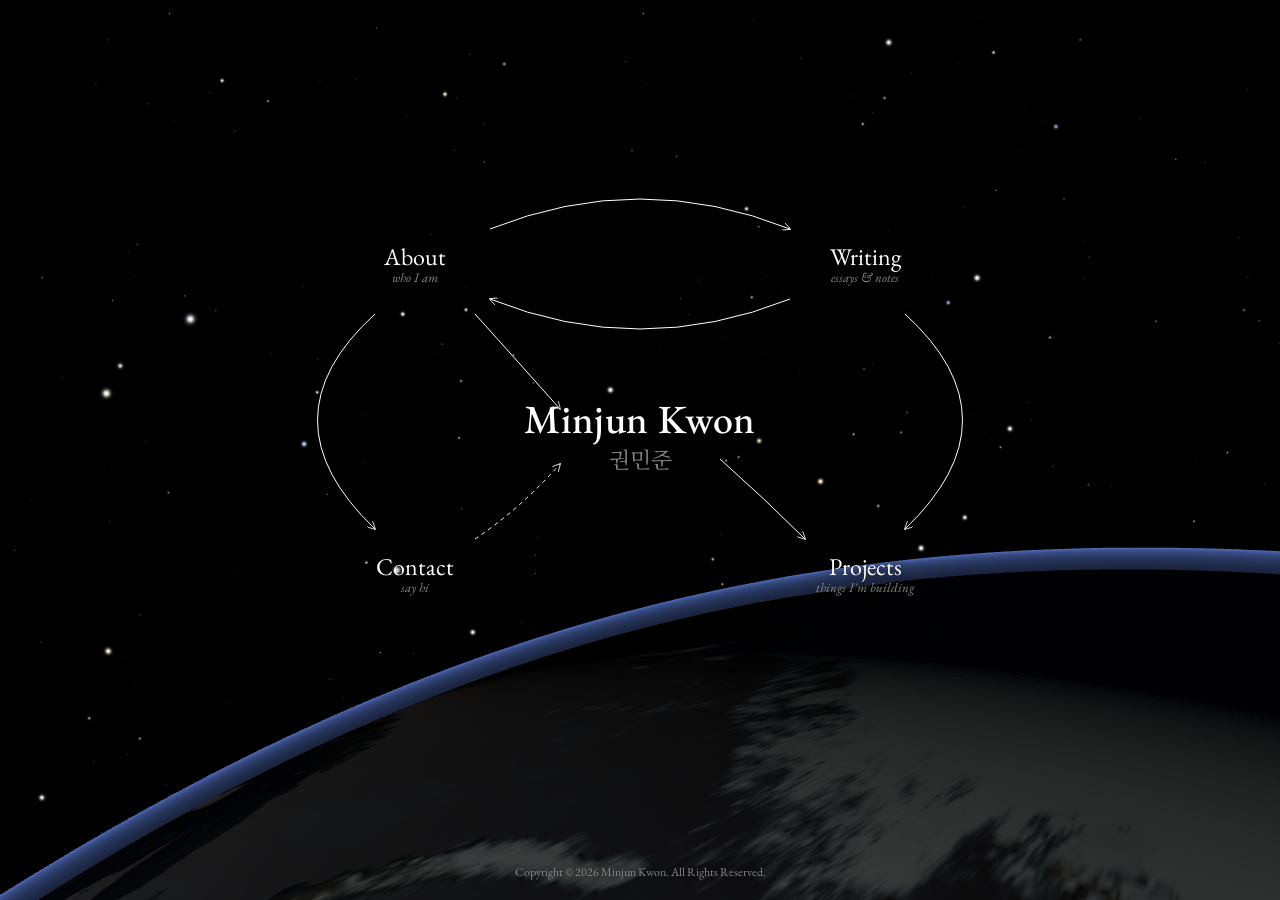
==== commit da6dbdd7: "Update index.html" ====
--- a/index.html
+++ b/index.html
@@ -8,7 +8,7 @@
 <link rel="preconnect" href="https://fonts.googleapis.com">
 <link rel="preconnect" href="https://fonts.gstatic.com" crossorigin>
 <link href="https://fonts.googleapis.com/css2?family=EB+Garamond:ital,wght@0,400;0,500;1,400&family=Noto+Serif+KR:wght@400;500&display=swap" rel="stylesheet">
-<link rel="stylesheet" href="style.css">
+<link rel="stylesheet" href="style.css?v=2">
 </head>
 <body class="home">
 
--- a/style.css
+++ b/style.css
@@ -355,6 +355,96 @@
   }
 }
 
+/* ── About: education, interests, profile links ── */
+.about-body {
+  max-width: 620px;
+  margin: 0 auto 3rem;
+}
+
+.about-section {
+  margin-bottom: 3.5rem;
+}
+.about-section:last-child {
+  margin-bottom: 0;
+}
+.about-section h2 {
+  font-size: 15px;
+  font-weight: 400;
+  letter-spacing: 0.18em;
+  text-transform: uppercase;
+  color: var(--muted);
+  padding-bottom: 0.8rem;
+  margin: 0 0 1.4rem 0;
+  border-bottom: 1px solid rgba(255,255,255,0.18);
+}
+
+.about-entry {
+  display: flex;
+  flex-direction: column;
+  gap: 4px;
+}
+.about-entry-line {
+  display: flex;
+  justify-content: space-between;
+  align-items: baseline;
+  gap: 1rem;
+}
+.about-entry-school {
+  font-size: 18px;
+  font-weight: 500;
+  color: #fff;
+  text-shadow: 0 0 10px rgba(0,0,0,0.8);
+}
+.about-entry-place {
+  font-size: 16px;
+  color: #fff;
+  white-space: nowrap;
+  text-shadow: 0 0 8px rgba(0,0,0,0.9);
+}
+.about-entry-degree {
+  font-size: 16px;
+  color: rgba(255,255,255,0.65);
+}
+.about-entry-date {
+  font-size: 15px;
+  color: rgba(255,255,255,0.65);
+  white-space: nowrap;
+  text-shadow: 0 0 8px rgba(0,0,0,0.9);
+}
+.about-entry-date strong {
+  color: #fff;
+  font-weight: 500;
+}
+
+.about-tags {
+  list-style: none;
+  display: flex;
+  flex-wrap: wrap;
+  gap: 10px;
+  padding: 0;
+  margin: 0;
+}
+.about-tags li {
+  font-size: 14px;
+  color: #e6e8ec;
+  padding: 6px 14px;
+  border: 0.5px solid rgba(255,255,255,0.2);
+  border-radius: 100px;
+  background: rgba(8,10,16,0.5);
+  transition: border-color 0.5s ease, color 0.5s ease;
+}
+@media (hover: hover) {
+  .about-tags li:hover {
+    border-color: rgba(150,190,255,0.5);
+    color: rgba(200,220,255,0.95);
+  }
+}
+
+.about-links {
+  margin-top: 0;
+  max-width: none;
+}
+
 /* Mobile: shrink the hub gracefully but keep the geometry */
 @media (max-width: 520px) {
   .node-label { font-size: 15px; }
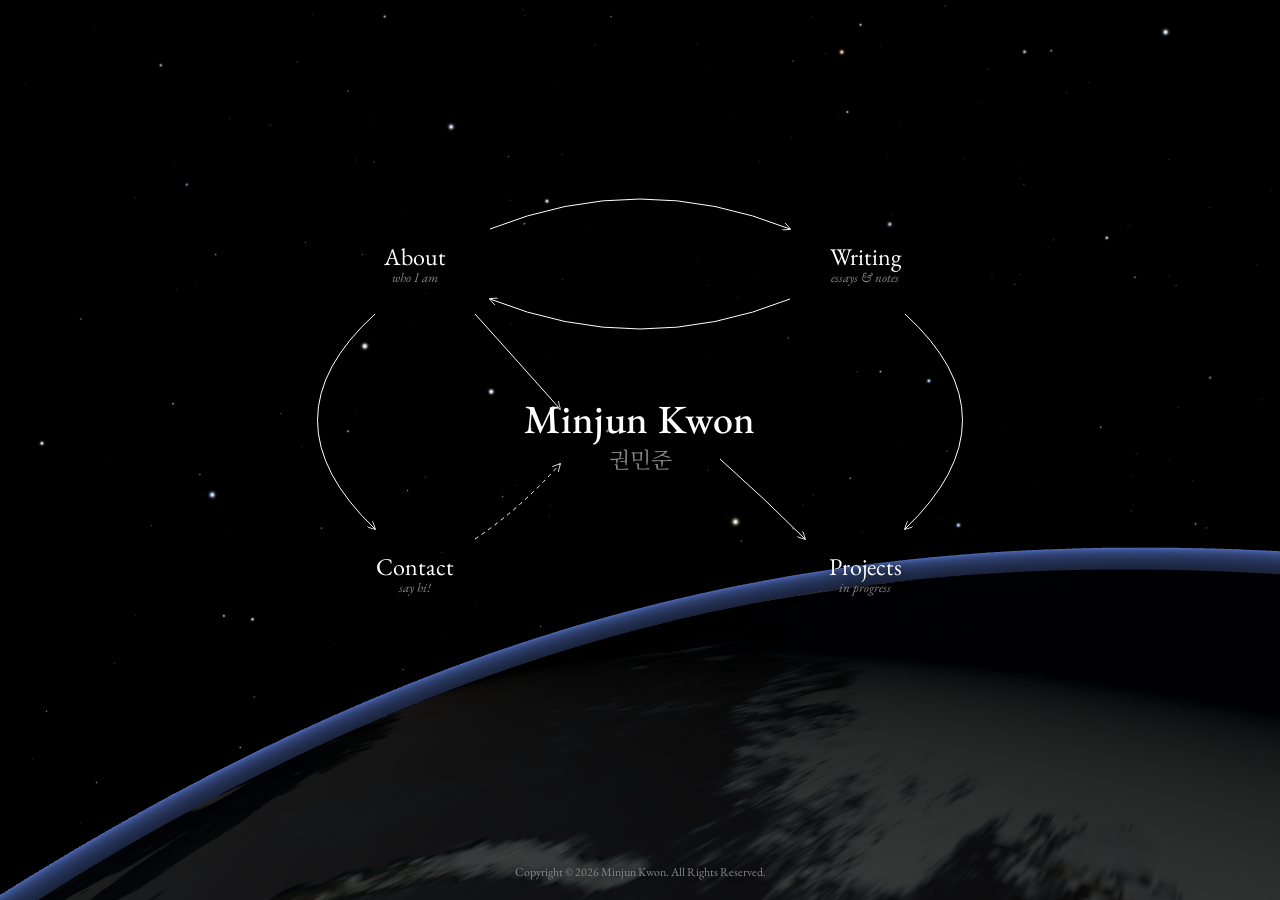
==== commit bfc84558: "Update index.html" ====
--- a/index.html
+++ b/index.html
@@ -43,11 +43,11 @@
   </a>
   <a class="node node-bl" href="contact.html">
     <span class="node-label">Contact</span>
-    <span class="node-sub">say hi</span>
+    <span class="node-sub">say hi!</span>
   </a>
   <a class="node node-br" href="projects.html">
     <span class="node-label">Projects</span>
-    <span class="node-sub">things I'm building</span>
+    <span class="node-sub">in progress</span>
   </a>
 
   <div class="name" aria-label="Minjun Kwon, 권민준">
